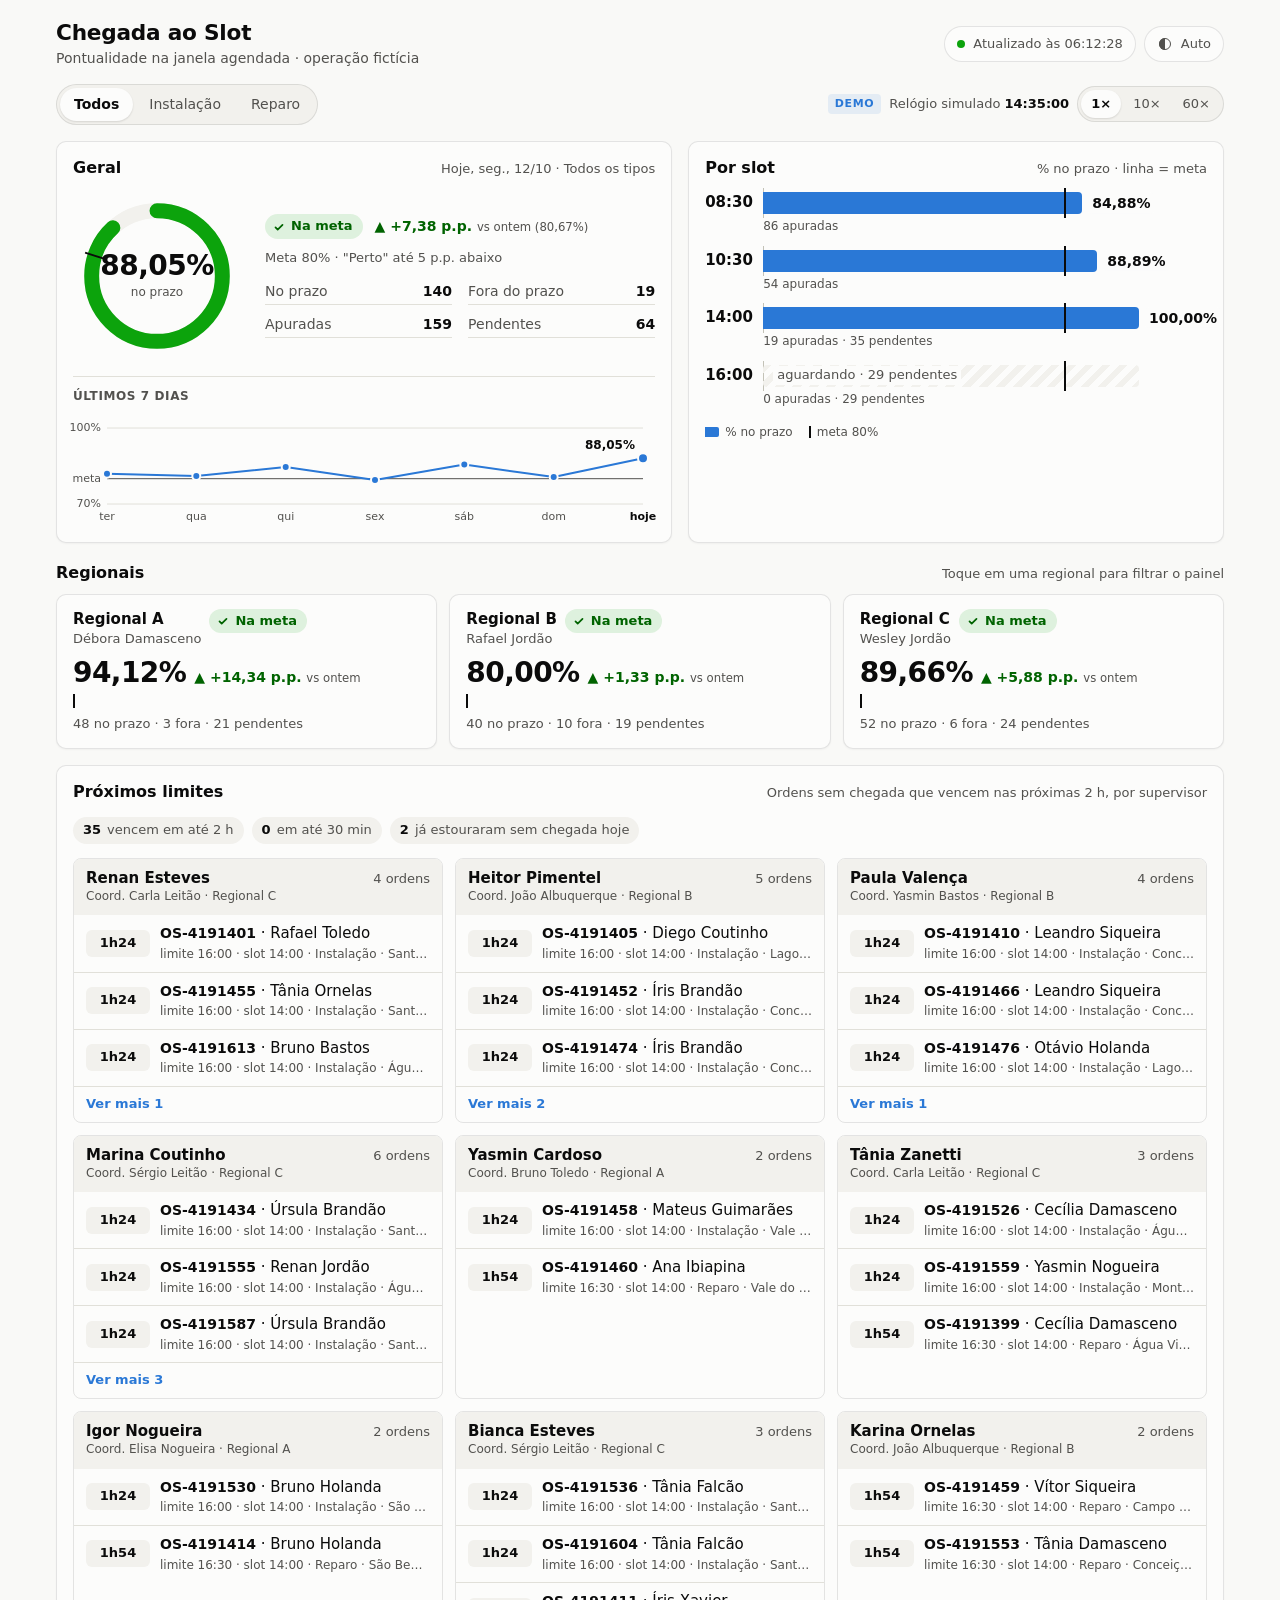
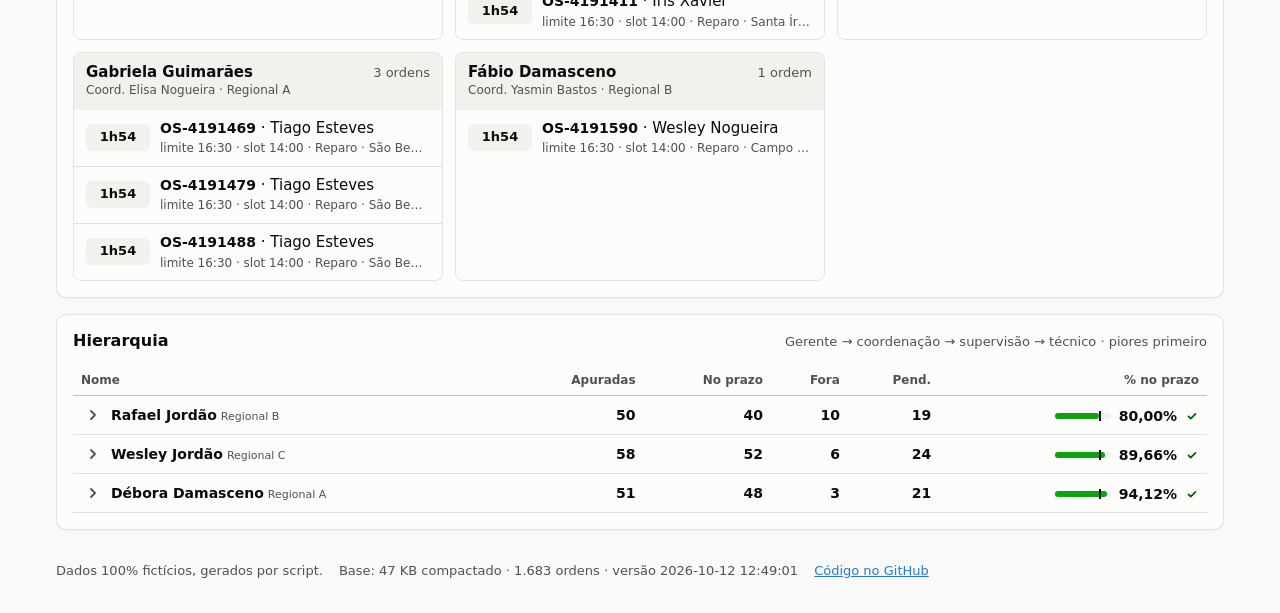
==== dashboard-pages/index.html @ ded2fab7 "Painel Chegada ao Slot para GitHub Pages HTML/CSS/JS sem dependências: rosca vs meta, selo, variação" ====
<!doctype html>
<html lang="pt-BR">
<head>
  <meta charset="utf-8">
  <meta name="viewport" content="width=device-width, initial-scale=1, viewport-fit=cover">
  <title>Chegada ao Slot · Painel de pontualidade</title>
  <meta name="description" content="Painel de demonstração: pontualidade de técnicos de campo na janela agendada, com dados fictícios.">
  <link rel="icon" href="data:image/svg+xml,%3Csvg xmlns='http://www.w3.org/2000/svg' viewBox='0 0 32 32'%3E%3Ccircle cx='16' cy='16' r='12' fill='none' stroke='%232a78d6' stroke-width='6' stroke-dasharray='60 76' transform='rotate(-90 16 16)'/%3E%3C/svg%3E">
  <link rel="stylesheet" href="css/styles.css">
  <script>
    // Aplica o tema salvo antes da primeira pintura (evita "piscar" claro -> escuro).
    try {
      var t = localStorage.getItem('slot-tema');
      if (t === 'light' || t === 'dark') document.documentElement.setAttribute('data-theme', t);
    } catch (e) { /* armazenamento bloqueado: segue o tema do sistema */ }
  </script>
</head>
<body>
  <a class="skip" href="#conteudo">Pular para o conteúdo</a>

  <header class="topbar">
    <div class="brand">
      <h1>Chegada ao Slot</h1>
      <p class="sub" id="subtitle">Pontualidade na janela agendada · operação fictícia</p>
    </div>
    <div class="top-actions">
      <button class="live" id="live" type="button" title="Verificar atualização agora">
        <span class="live-dot" aria-hidden="true"></span>
        <span id="liveText" role="status" aria-live="polite">Carregando…</span>
      </button>
      <button class="icon-btn" id="themeBtn" type="button" aria-label="Tema: automático">
        <svg viewBox="0 0 24 24" aria-hidden="true"><path d="M12 3a9 9 0 1 0 0 18V3z" fill="currentColor"/><circle cx="12" cy="12" r="8.25" fill="none" stroke="currentColor" stroke-width="1.5"/></svg>
        <span id="themeLabel">Auto</span>
      </button>
    </div>
  </header>

  <div class="toolbar">
    <div class="seg" id="tipoSeg" role="radiogroup" aria-label="Tipo de ordem">
      <button type="button" role="radio" aria-checked="true" data-tipo="">Todos</button>
      <button type="button" role="radio" aria-checked="false" data-tipo="Instalação">Instalação</button>
      <button type="button" role="radio" aria-checked="false" data-tipo="Reparo">Reparo</button>
    </div>
    <div id="filterChip" class="filter-chip-slot"></div>
    <div class="demo" id="demo" hidden>
      <span class="demo-tag">Demo</span>
      <span>Relógio simulado <strong id="clock" class="tnum">--:--:--</strong></span>
      <div class="seg seg--small" id="speedSeg" role="radiogroup" aria-label="Velocidade do relógio simulado">
        <button type="button" role="radio" aria-checked="true" data-speed="1">1×</button>
        <button type="button" role="radio" aria-checked="false" data-speed="10">10×</button>
        <button type="button" role="radio" aria-checked="false" data-speed="60">60×</button>
      </div>
    </div>
  </div>

  <main id="conteudo">
    <div class="msg" id="msg" hidden></div>

    <section class="grid-top">
      <article class="card card-geral" aria-labelledby="geralTitle">
        <header class="card-head">
          <h2 id="geralTitle">Geral</h2>
          <span class="card-sub" id="geralSub"></span>
        </header>
        <div id="geral" class="geral-body"></div>
        <div class="trend">
          <h3 class="mini-title">Últimos 7 dias</h3>
          <div id="trend"></div>
        </div>
      </article>

      <article class="card" aria-labelledby="slotsTitle">
        <header class="card-head">
          <h2 id="slotsTitle">Por slot</h2>
          <span class="card-sub">% no prazo · linha = meta</span>
        </header>
        <div id="slots" class="slots"></div>
      </article>
    </section>

    <section aria-labelledby="regTitle" class="block">
      <div class="block-head">
        <h2 id="regTitle">Regionais</h2>
        <span class="card-sub">Toque em uma regional para filtrar o painel</span>
      </div>
      <div id="regionais" class="reg-grid"></div>
    </section>

    <section class="card block" aria-labelledby="limTitle">
      <header class="card-head">
        <h2 id="limTitle">Próximos limites</h2>
        <span class="card-sub" id="limSub">Ordens sem chegada que vencem nas próximas 2 h, por supervisor</span>
      </header>
      <div id="limites"></div>
    </section>

    <section class="card block" aria-labelledby="hierTitle">
      <header class="card-head">
        <h2 id="hierTitle">Hierarquia</h2>
        <span class="card-sub">Gerente → coordenação → supervisão → técnico · piores primeiro</span>
      </header>
      <div class="table-wrap">
        <table class="hier" id="hier">
          <thead>
            <tr>
              <th scope="col">Nome</th>
              <th scope="col" class="num">Apuradas</th>
              <th scope="col" class="num hide-sm">No prazo</th>
              <th scope="col" class="num hide-sm">Fora</th>
              <th scope="col" class="num hide-sm">Pend.</th>
              <th scope="col" class="num">% no prazo</th>
            </tr>
          </thead>
          <tbody></tbody>
        </table>
      </div>
    </section>
  </main>

  <footer class="foot" id="foot"></footer>

  <div class="tooltip" id="tooltip" role="tooltip" hidden></div>
  <noscript><p class="msg">Este painel precisa de JavaScript.</p></noscript>

  <script src="js/core.js"></script>
  <script src="js/app.js"></script>
</body>
</html>
---- dashboard-pages/css/styles.css ----
/*
 * Painel "Chegada ao Slot".
 * Cores definidas como tokens; o tema escuro tem seus próprios passos (não é uma inversão).
 * Status (bom / atenção / crítico) sempre acompanha ícone + texto, nunca só a cor.
 */

:root {
  color-scheme: light;
  --page: #f9f9f7;
  --surface: #fcfcfb;
  --surface-2: #f2f1ed;
  --ink: #0b0b0b;
  --ink-2: #52514e;
  --muted: #6e6c67;
  --grid: #e1e0d9;
  --axis: #c3c2b7;
  --border: rgba(11, 11, 11, 0.10);
  --shadow: 0 1px 2px rgba(11, 11, 11, 0.04);

  --accent: #2a78d6;
  --accent-soft: #86b6ef;
  --accent-wash: rgba(42, 120, 214, 0.10);

  --good: #0ca30c;
  --warn: #fab219;
  --crit: #d03b3b;
  --good-text: #006300;
  --warn-text: #7a5000;
  --crit-text: #b42c2c;
  --good-wash: rgba(12, 163, 12, 0.12);
  --warn-wash: rgba(250, 178, 25, 0.20);
  --crit-wash: rgba(208, 59, 59, 0.12);

  --radius: 10px;
  --font: system-ui, -apple-system, "Segoe UI", Roboto, sans-serif;
}

@media (prefers-color-scheme: dark) {
  :root:not([data-theme="light"]) {
    color-scheme: dark;
    --page: #0d0d0d;
    --surface: #1a1a19;
    --surface-2: #242422;
    --ink: #ffffff;
    --ink-2: #c3c2b7;
    --muted: #9a988f;
    --grid: #2c2c2a;
    --axis: #383835;
    --border: rgba(255, 255, 255, 0.10);
    --shadow: none;
    --accent: #3987e5;
    --accent-soft: #1c5cab;
    --accent-wash: rgba(57, 135, 229, 0.16);
    --good-text: #3cc43c;
    --warn-text: #fab219;
    --crit-text: #ee7a7a;
    --good-wash: rgba(12, 163, 12, 0.20);
    --warn-wash: rgba(250, 178, 25, 0.16);
    --crit-wash: rgba(208, 59, 59, 0.22);
  }
}

:root[data-theme="dark"] {
  color-scheme: dark;
  --page: #0d0d0d;
  --surface: #1a1a19;
  --surface-2: #242422;
  --ink: #ffffff;
  --ink-2: #c3c2b7;
  --muted: #9a988f;
  --grid: #2c2c2a;
  --axis: #383835;
  --border: rgba(255, 255, 255, 0.10);
  --shadow: none;
  --accent: #3987e5;
  --accent-soft: #1c5cab;
  --accent-wash: rgba(57, 135, 229, 0.16);
  --good-text: #3cc43c;
  --warn-text: #fab219;
  --crit-text: #ee7a7a;
  --good-wash: rgba(12, 163, 12, 0.20);
  --warn-wash: rgba(250, 178, 25, 0.16);
  --crit-wash: rgba(208, 59, 59, 0.22);
}

/* ---------- base ---------- */
* { box-sizing: border-box; }
html { -webkit-text-size-adjust: 100%; }
body {
  margin: 0;
  background: var(--page);
  color: var(--ink);
  font: 15px/1.45 var(--font);
  padding: env(safe-area-inset-top) env(safe-area-inset-right) env(safe-area-inset-bottom) env(safe-area-inset-left);
}
h1, h2, h3 { margin: 0; line-height: 1.2; }
h1 { font-size: 1.35rem; font-weight: 700; letter-spacing: -0.01em; }
h2 { font-size: 1rem; font-weight: 650; }
button { font: inherit; color: inherit; }
button:focus-visible, a:focus-visible { outline: 2px solid var(--accent); outline-offset: 2px; }
a { color: var(--accent); }
.tnum { font-variant-numeric: tabular-nums; }
[hidden] { display: none !important; }
.sr-only { position: absolute; width: 1px; height: 1px; padding: 0; margin: -1px; overflow: hidden; clip: rect(0, 0, 0, 0); white-space: nowrap; border: 0; }

.skip { position: absolute; left: -999px; top: 8px; background: var(--surface); padding: 8px 12px; border-radius: 6px; z-index: 10; }
.skip:focus { left: 8px; }

.topbar, .toolbar, main, .foot { max-width: 1200px; margin: 0 auto; padding-left: 16px; padding-right: 16px; }

/* ---------- topo ---------- */
.topbar {
  display: flex; flex-wrap: wrap; align-items: center; justify-content: space-between;
  gap: 12px; padding-top: 20px; padding-bottom: 8px;
}
.sub { margin: 2px 0 0; color: var(--ink-2); font-size: 0.875rem; }
.top-actions { display: flex; gap: 8px; align-items: center; }

.live, .icon-btn {
  display: inline-flex; align-items: center; gap: 8px;
  min-height: 36px; padding: 6px 12px;
  background: var(--surface); border: 1px solid var(--border); border-radius: 999px;
  color: var(--ink-2); font-size: 0.8125rem; cursor: pointer;
}
.icon-btn svg { width: 16px; height: 16px; }
.live-dot { width: 8px; height: 8px; border-radius: 50%; background: var(--good); flex: none; }
.live.is-checking .live-dot { animation: pulse 0.9s ease-in-out infinite; background: var(--accent); }
.live.is-error .live-dot { background: var(--crit); }
@keyframes pulse { 50% { opacity: 0.25; } }

/* ---------- barra de filtros ---------- */
.toolbar {
  display: flex; flex-wrap: wrap; align-items: center; gap: 10px;
  padding-top: 8px; padding-bottom: 16px;
}
.seg {
  display: inline-flex; padding: 3px; gap: 2px;
  background: var(--surface-2); border: 1px solid var(--border); border-radius: 999px;
}
.seg button {
  border: 0; background: transparent; border-radius: 999px;
  padding: 6px 14px; min-height: 32px; cursor: pointer; color: var(--ink-2); font-size: 0.875rem;
}
.seg button[aria-checked="true"] { background: var(--surface); color: var(--ink); font-weight: 600; box-shadow: 0 1px 2px rgba(0, 0, 0, 0.12); }
.seg--small button { padding: 3px 10px; min-height: 28px; font-size: 0.8125rem; }

.filter-chip {
  display: inline-flex; align-items: center; gap: 6px;
  padding: 5px 6px 5px 12px; border-radius: 999px;
  background: var(--accent-wash); color: var(--ink); font-size: 0.8125rem; border: 0; cursor: pointer;
}
.filter-chip span[aria-hidden] { display: inline-grid; place-items: center; width: 20px; height: 20px; border-radius: 50%; background: var(--surface); }

.demo {
  margin-left: auto; display: inline-flex; flex-wrap: wrap; align-items: center; gap: 8px;
  font-size: 0.8125rem; color: var(--ink-2);
}
.demo strong { color: var(--ink); font-weight: 600; }
.demo-tag {
  font-size: 0.6875rem; font-weight: 700; text-transform: uppercase; letter-spacing: 0.06em;
  padding: 2px 7px; border-radius: 4px; background: var(--accent-wash); color: var(--accent);
}

/* ---------- cards ---------- */
main { display: flex; flex-direction: column; gap: 16px; padding-bottom: 24px; }
.card {
  background: var(--surface); border: 1px solid var(--border); border-radius: var(--radius);
  box-shadow: var(--shadow); padding: 16px; min-width: 0;
}
.card-head { display: flex; flex-wrap: wrap; align-items: baseline; justify-content: space-between; gap: 4px 12px; margin-bottom: 14px; }
.card-sub { color: var(--ink-2); font-size: 0.8125rem; }
.block-head { display: flex; flex-wrap: wrap; align-items: baseline; justify-content: space-between; gap: 4px 12px; margin: 4px 0 10px; }
.mini-title { font-size: 0.75rem; font-weight: 600; color: var(--ink-2); text-transform: uppercase; letter-spacing: 0.05em; margin-bottom: 6px; }

.grid-top { display: grid; gap: 16px; grid-template-columns: minmax(0, 1fr); }
@media (min-width: 900px) { .grid-top { grid-template-columns: minmax(0, 1.15fr) minmax(0, 1fr); } }

.msg {
  background: var(--warn-wash); border: 1px solid var(--warn); color: var(--ink);
  border-radius: var(--radius); padding: 12px 16px;
}

/* ---------- selo de meta ---------- */
.badge {
  display: inline-flex; align-items: center; gap: 5px;
  padding: 3px 10px 3px 7px; border-radius: 999px;
  font-size: 0.8125rem; font-weight: 600; white-space: nowrap;
}
.badge svg { width: 14px; height: 14px; flex: none; }
.badge--ok { background: var(--good-wash); color: var(--good-text); }
.badge--near { background: var(--warn-wash); color: var(--warn-text); }
.badge--low { background: var(--crit-wash); color: var(--crit-text); }
.badge--none { background: var(--surface-2); color: var(--ink-2); }

.delta { font-size: 0.875rem; font-weight: 600; white-space: nowrap; }
.delta--up { color: var(--good-text); }
.delta--down { color: var(--crit-text); }
.delta--flat { color: var(--ink-2); }
.delta small { font-weight: 400; color: var(--ink-2); }

/* ---------- card geral ---------- */
.geral-body { display: flex; flex-wrap: wrap; align-items: center; gap: 16px 24px; }
.donut { position: relative; width: 168px; height: 168px; flex: none; }
.donut svg { width: 100%; height: 100%; transform: rotate(-90deg); }
.donut-track { stroke: var(--surface-2); }
.donut-fill { transition: stroke-dasharray 0.5s ease; stroke-linecap: round; }
.donut-goal { stroke: var(--ink); stroke-width: 2; }
.donut-center { position: absolute; inset: 0; display: grid; place-content: center; text-align: center; }
.hero { font-size: 1.75rem; font-weight: 700; letter-spacing: -0.02em; line-height: 1; }
.hero-label { font-size: 0.75rem; color: var(--ink-2); margin-top: 4px; }

.geral-info { display: flex; flex-direction: column; gap: 10px; min-width: 200px; flex: 1; }
.geral-line { display: flex; flex-wrap: wrap; gap: 8px 12px; align-items: center; }
.counts { display: grid; grid-template-columns: repeat(2, minmax(0, 1fr)); gap: 6px 16px; margin: 0; }
.counts div { display: flex; justify-content: space-between; gap: 8px; border-bottom: 1px solid var(--grid); padding: 3px 0; font-size: 0.875rem; }
.counts dt { color: var(--ink-2); }
.counts dd { margin: 0; font-weight: 600; font-variant-numeric: tabular-nums; }
.goal-note { font-size: 0.8125rem; color: var(--ink-2); }

.trend { margin-top: 16px; padding-top: 12px; border-top: 1px solid var(--grid); }
.trend svg { display: block; overflow: visible; }
.trend-line { stroke: var(--accent); stroke-width: 2; stroke-linejoin: round; stroke-linecap: round; }
.trend-dot { fill: var(--accent); stroke: var(--surface); stroke-width: 2; }
.trend-goal { stroke: var(--ink-2); stroke-width: 1; }
.trend-base { stroke: var(--grid); stroke-width: 1; }
.trend-label { fill: var(--ink-2); font-size: 11px; }
.trend-label.is-today { fill: var(--ink); font-weight: 600; }
.trend-value { fill: var(--ink); font-size: 12px; font-weight: 600; }
.trend-hit { fill: transparent; cursor: default; }

/* ---------- barras por slot ---------- */
.slots { display: flex; flex-direction: column; gap: 14px; }
.slot-row { display: grid; grid-template-columns: 48px minmax(0, 1fr); gap: 4px 10px; align-items: center; }
.slot-name { font-weight: 600; font-variant-numeric: tabular-nums; font-size: 0.9375rem; }
.slot-track { position: relative; height: 22px; margin-right: 68px; }   /* espaço para o valor fora da barra */
.slot-bar {
  position: absolute; left: 0; top: 0; bottom: 0;
  background: var(--accent); border-radius: 0 4px 4px 0; min-width: 2px;
  transition: width 0.5s ease;
}
.slot-goal { position: absolute; top: -4px; bottom: -4px; width: 0; border-left: 2px solid var(--ink); }
.slot-base { position: absolute; left: 0; top: -4px; bottom: -4px; border-left: 1px solid var(--axis); }
.slot-value {
  position: absolute; top: 50%; transform: translateY(-50%); z-index: 1;
  margin-left: 6px; padding: 0 4px; border-radius: 4px; background: var(--surface);
  font-weight: 600; font-size: 0.875rem; white-space: nowrap;
}
.slot-meta { grid-column: 2; font-size: 0.75rem; color: var(--ink-2); }
.slot-wait { position: absolute; inset: 0; display: flex; align-items: center; padding-left: 10px; font-size: 0.8125rem; color: var(--ink-2); background: repeating-linear-gradient(135deg, var(--surface-2) 0 6px, transparent 6px 12px); border-radius: 4px; }
.slot-wait span { position: relative; z-index: 1; background: var(--surface); padding: 0 4px; border-radius: 4px; }
.slots-legend { display: flex; gap: 16px; font-size: 0.75rem; color: var(--ink-2); margin-top: 2px; }
.slots-legend i { display: inline-block; vertical-align: middle; margin-right: 6px; }
.key-bar { width: 14px; height: 10px; background: var(--accent); border-radius: 0 2px 2px 0; }
.key-goal { width: 0; height: 12px; border-left: 2px solid var(--ink); }

/* ---------- regionais ---------- */
.reg-grid { display: grid; gap: 12px; grid-template-columns: minmax(0, 1fr); }
@media (min-width: 640px) { .reg-grid { grid-template-columns: repeat(3, minmax(0, 1fr)); } }
.reg {
  text-align: left; cursor: pointer; display: flex; flex-direction: column; gap: 10px;
  background: var(--surface); border: 1px solid var(--border); border-radius: var(--radius);
  padding: 14px 16px; box-shadow: var(--shadow); width: 100%;
}
.reg:hover { border-color: var(--axis); }
.reg[aria-pressed="true"] { border-color: var(--accent); box-shadow: 0 0 0 1px var(--accent); }
.reg.is-dimmed { opacity: 0.55; }
.reg-top { display: flex; justify-content: space-between; align-items: flex-start; gap: 8px; }
.reg-name { font-weight: 650; }
.reg-ger { font-size: 0.8125rem; color: var(--ink-2); }
.reg-pct { font-size: 1.75rem; font-weight: 700; letter-spacing: -0.02em; line-height: 1; }
.reg-mid { display: flex; align-items: baseline; justify-content: space-between; gap: 8px; flex-wrap: wrap; }
.reg-counts { font-size: 0.8125rem; color: var(--ink-2); }

.meter { position: relative; height: 8px; border-radius: 4px; background: var(--surface-2); }
.meter-fill { position: absolute; left: 0; top: 0; bottom: 0; border-radius: 4px; transition: width 0.5s ease; }
.meter-goal { position: absolute; top: -3px; bottom: -3px; border-left: 2px solid var(--ink); }
.fill-ok { background: var(--good); }
.fill-near { background: var(--warn); }
.fill-low { background: var(--crit); }
.fill-none { background: transparent; }

/* ---------- próximos limites ---------- */
.lim-summary { display: flex; flex-wrap: wrap; gap: 8px; margin-bottom: 14px; }
.pill { display: inline-flex; align-items: center; gap: 6px; padding: 4px 10px; border-radius: 999px; background: var(--surface-2); font-size: 0.8125rem; color: var(--ink-2); }
.pill strong { color: var(--ink); }
.lim-grid { display: grid; gap: 12px; grid-template-columns: repeat(auto-fill, minmax(min(100%, 300px), 1fr)); }
.lim-group { border: 1px solid var(--border); border-radius: 8px; overflow: hidden; }
.lim-group-head { display: flex; justify-content: space-between; align-items: baseline; gap: 8px; padding: 10px 12px; background: var(--surface-2); }
.lim-group-head h3 { font-size: 0.9375rem; }
.lim-group-head p { margin: 1px 0 0; font-size: 0.75rem; color: var(--ink-2); }
.lim-count { font-size: 0.8125rem; color: var(--ink-2); white-space: nowrap; }
.lim-list { list-style: none; margin: 0; padding: 0; }
.lim-item { display: grid; grid-template-columns: 64px minmax(0, 1fr); gap: 10px; align-items: center; padding: 8px 12px; border-top: 1px solid var(--grid); }
.lim-item:first-child { border-top: 0; }
.cd {
  font-variant-numeric: tabular-nums; font-weight: 700; font-size: 0.8125rem; text-align: center;
  padding: 4px 6px; border-radius: 6px; background: var(--surface-2); color: var(--ink);
}
.cd.is-warn { background: var(--warn-wash); color: var(--warn-text); }
.cd.is-crit { background: var(--crit-wash); color: var(--crit-text); }
.lim-main { min-width: 0; }
.lim-main strong { font-weight: 600; font-size: 0.875rem; }
.lim-main p { margin: 1px 0 0; font-size: 0.75rem; color: var(--ink-2); white-space: nowrap; overflow: hidden; text-overflow: ellipsis; }
.lim-more {
  display: block; width: 100%; border: 0; border-top: 1px solid var(--grid); background: transparent;
  padding: 8px 12px; text-align: left; color: var(--accent); font-size: 0.8125rem; font-weight: 600; cursor: pointer;
}
.lim-more:hover { background: var(--surface-2); }
.empty { color: var(--ink-2); font-size: 0.875rem; padding: 8px 0; }

/* ---------- hierarquia ---------- */
.table-wrap { overflow-x: auto; margin: 0 -16px; padding: 0 16px; }
.hier { width: 100%; border-collapse: collapse; font-size: 0.875rem; }
.hier th { text-align: left; font-size: 0.75rem; font-weight: 600; color: var(--ink-2); padding: 6px 8px; border-bottom: 1px solid var(--axis); white-space: nowrap; }
.hier td { padding: 7px 8px; border-bottom: 1px solid var(--grid); vertical-align: middle; }
.hier .num { text-align: right; font-variant-numeric: tabular-nums; }
.hier tr.lvl-0 td { font-weight: 600; }
.hier tr.lvl-3 td { color: var(--ink-2); }
.hier-name { display: flex; align-items: center; gap: 6px; min-width: 0; }
.hier-toggle {
  flex: none; width: 24px; height: 24px; display: inline-grid; place-items: center;
  border: 0; border-radius: 6px; background: transparent; cursor: pointer; color: var(--ink-2);
}
.hier-toggle:hover { background: var(--surface-2); }
.hier-toggle svg { width: 12px; height: 12px; transition: transform 0.15s; }
.hier-toggle[aria-expanded="true"] svg { transform: rotate(90deg); }
.hier-spacer { flex: none; width: 24px; }
.hier-role { font-size: 0.6875rem; font-weight: 500; color: var(--ink-2); margin-left: 4px; }
.pct-cell { display: inline-flex; align-items: center; justify-content: flex-end; gap: 8px; }
.pct-cell .meter { width: 56px; height: 6px; }
.pct-cell .meter-goal { top: -2px; bottom: -2px; }
.pct-icon svg { width: 14px; height: 14px; display: block; }
.pct-icon.ok { color: var(--good-text); }
.pct-icon.near { color: var(--warn-text); }
.pct-icon.low { color: var(--crit-text); }
@media (max-width: 599px) {
  .hide-sm { display: none; }
  .pct-cell .meter { display: none; }
}

/* ---------- rodapé e tooltip ---------- */
.foot { color: var(--ink-2); font-size: 0.8125rem; padding-top: 8px; padding-bottom: 32px; display: flex; flex-wrap: wrap; gap: 4px 16px; }
.tooltip {
  position: fixed; z-index: 20; pointer-events: none; max-width: 240px;
  background: var(--ink); color: var(--surface); border-radius: 6px; padding: 7px 10px;
  font-size: 0.8125rem; line-height: 1.35; box-shadow: 0 4px 12px rgba(0, 0, 0, 0.2); white-space: pre-line;
}

@media (prefers-reduced-motion: reduce) {
  * { transition: none !important; animation: none !important; }
}

@media (forced-colors: active) {
  .slot-bar, .meter-fill, .trend-col { forced-color-adjust: none; }
}
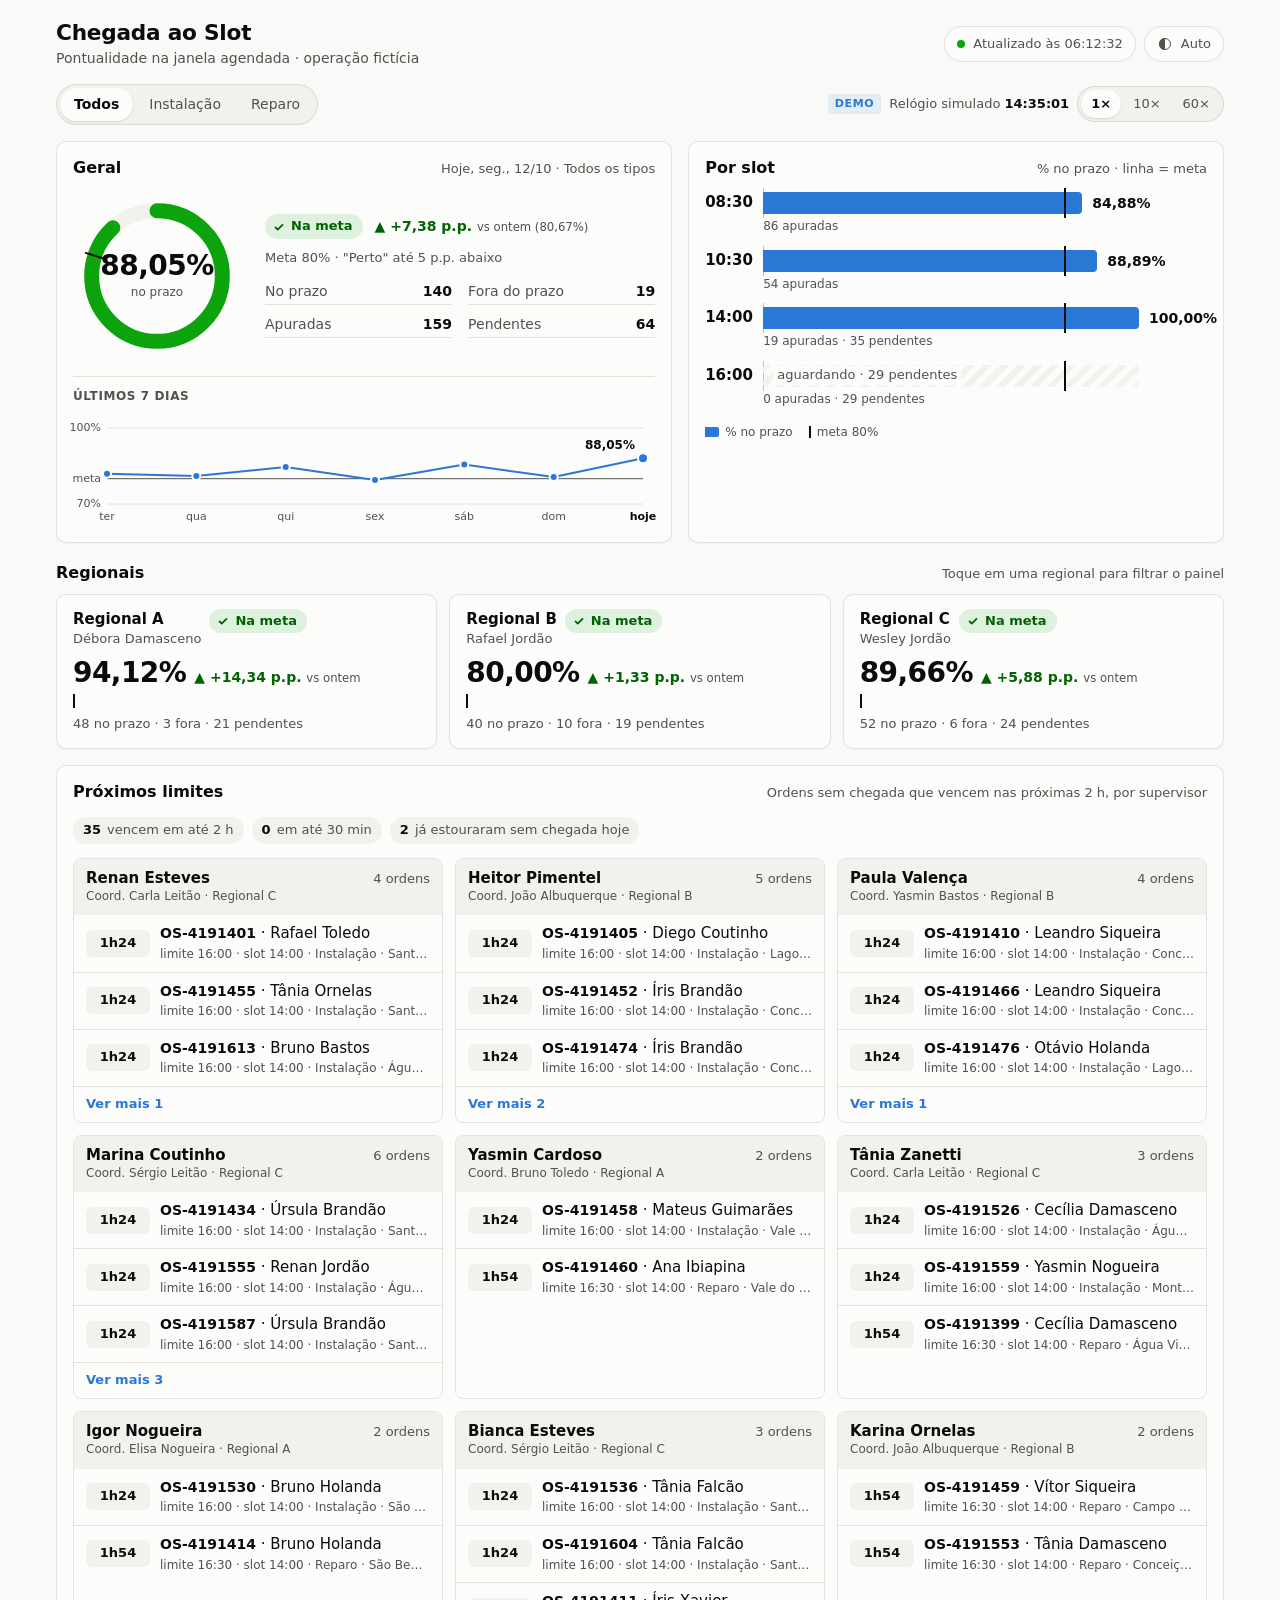
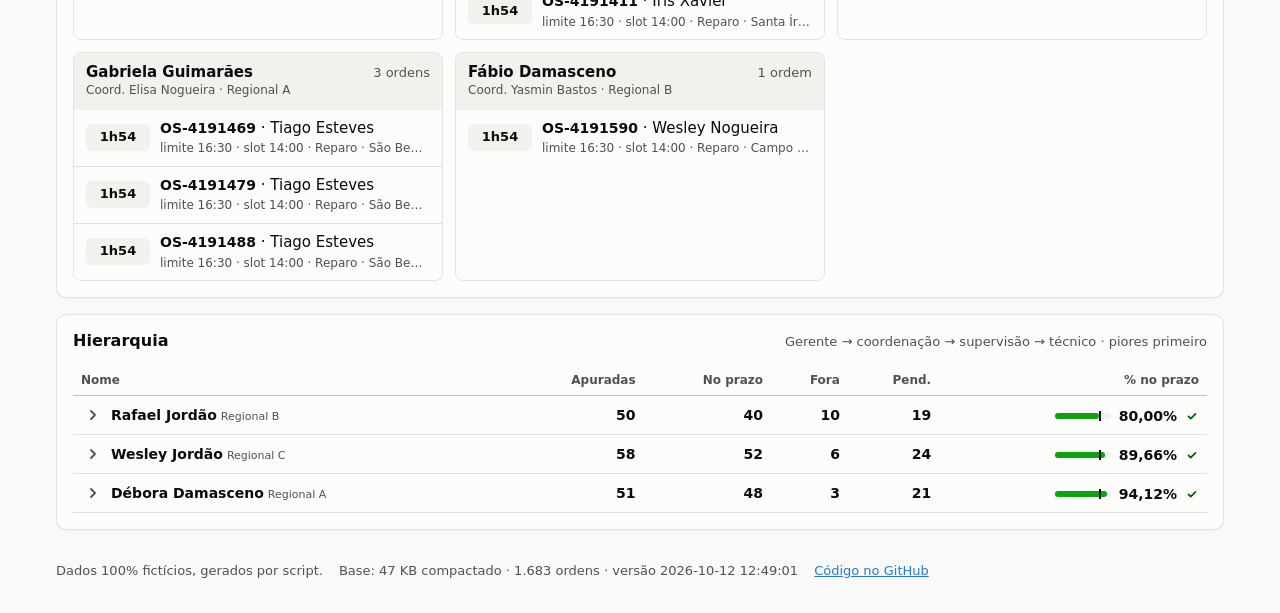
==== commit 5933f70c: "﻿Painel: tags Open Graph e imagem de prévia para o LinkedIn - dashboard-pages/index.html: og:title, " ====
--- a/dashboard-pages/index.html
+++ b/dashboard-pages/index.html
@@ -5,6 +5,15 @@
   <meta name="viewport" content="width=device-width, initial-scale=1, viewport-fit=cover">
   <title>Chegada ao Slot · Painel de pontualidade</title>
   <meta name="description" content="Painel de demonstração: pontualidade de técnicos de campo na janela agendada, com dados fictícios.">
+  <!-- Prévia de link (LinkedIn etc.); só no GitHub Pages, o build do Apps Script remove este bloco. -->
+  <meta property="og:type" content="website">
+  <meta property="og:title" content="Chegada ao Slot · Painel de pontualidade">
+  <meta property="og:description" content="Painel de demonstração (dados fictícios): pontualidade de técnicos na janela agendada. Pipeline PowerShell + Excel + Apps Script + Google Sheets.">
+  <meta property="og:url" content="https://lucas-amorim-devpro.github.io/field-ops-automation/">
+  <meta property="og:image" content="https://lucas-amorim-devpro.github.io/field-ops-automation/preview.png">
+  <meta property="og:image:width" content="1200">
+  <meta property="og:image:height" content="627">
+  <!-- /Prévia de link -->
   <link rel="icon" href="data:image/svg+xml,%3Csvg xmlns='http://www.w3.org/2000/svg' viewBox='0 0 32 32'%3E%3Ccircle cx='16' cy='16' r='12' fill='none' stroke='%232a78d6' stroke-width='6' stroke-dasharray='60 76' transform='rotate(-90 16 16)'/%3E%3C/svg%3E">
   <link rel="stylesheet" href="css/styles.css">
   <script>
